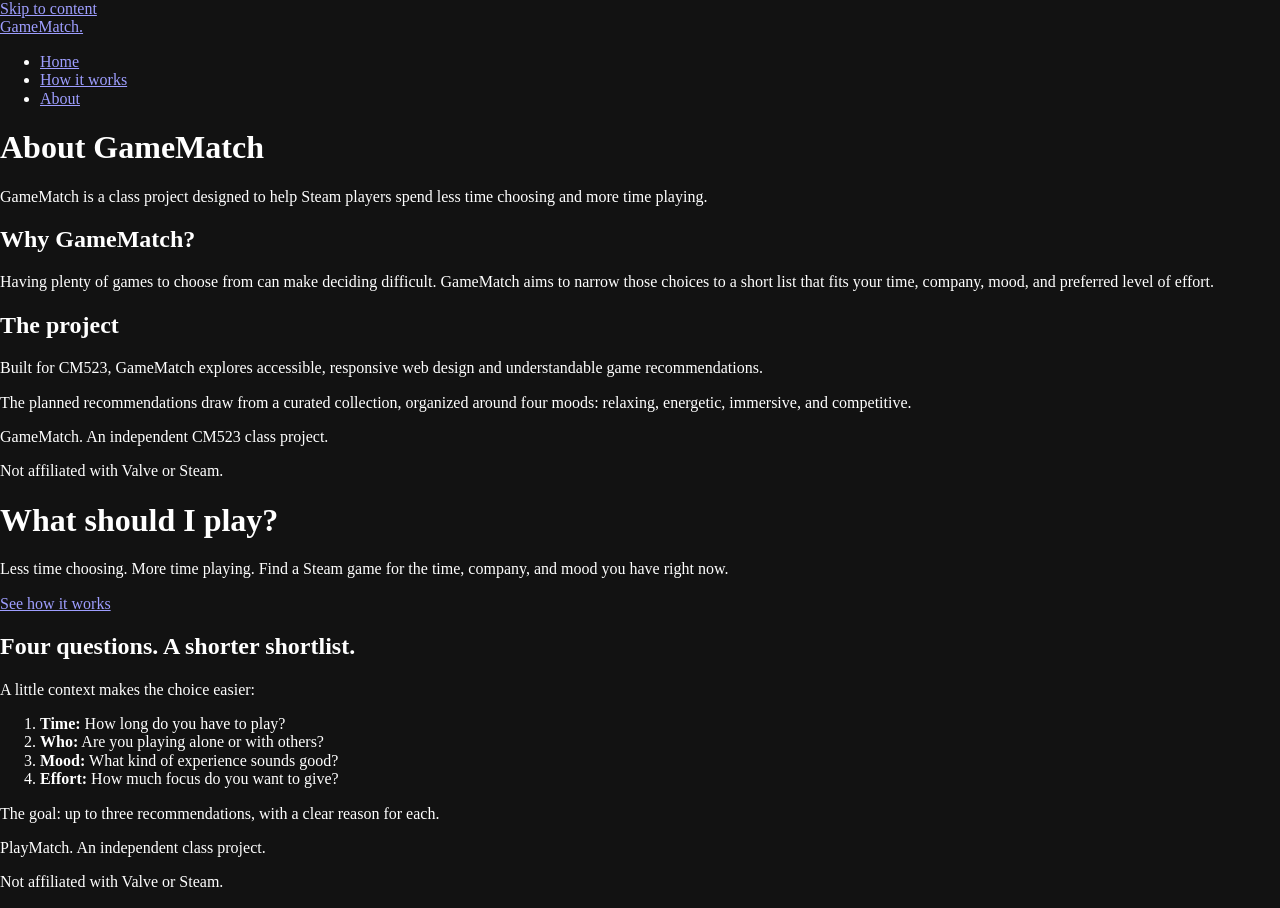
==== about.html @ f884f5d6 "semantic html for all pages for now, content is subject to change, and theres also a basic styleshee" ====
<!DOCTYPE html>
<html lang="en">

<head>
    <meta charset="UTF-8" />
    <meta http-equiv="X-UA-Compatible" content="IE=edge" />
    <meta name="viewport" content="width=device-width, initial-scale=1.0" />

    <title>About | GameMatch</title>

    <meta name="description"
        content="Learn about GameMatch, a CM523 class project helping players choose their next Steam game." />
    <link rel="preconnect" href="https://fonts.googleapis.com">
    <link rel="preconnect" href="https://fonts.gstatic.com" crossorigin>
    <link rel="preconnect" href="https://fonts.googleapis.com">
    <link rel="preconnect" href="https://fonts.gstatic.com" crossorigin>
    <link
        href="https://fonts.googleapis.com/css2?family=Atkinson+Hyperlegible+Next:ital,wght@0,200..800;1,200..800&family=Big+Shoulders:opsz,wght@10..72,100..900&display=swap"
        rel="stylesheet">
    <link rel="stylesheet" href="styles/normalize.css" />
    <!-- LINK TO ANY FRAMEWORK STYLES HERE-->
    <!-- LINK TO YOUR STYLES -->
    <link rel="stylesheet" href="styles/styles.css" />
    <!-- LINK TO EXTERNAL JS LIBRARIES HERE -->
    <!-- LINK TO YOUR JS HERE. NOTE THE DEFER ATTRIBUTE. -->
    <script src="scripts/scripts.js" defer></script>
</head>

<body>
    <!-- YOUR HTML GOES HERE -->
    <a class="skip-link" href="#main">Skip to content</a>


    <header class="site-header">
        <div class="container header-content">
            <a class="brand" href="index.html">GameMatch.</a>
            <nav aria-label="Main navigation">
                <ul>
                    <li>
                        <a href="index.html">Home</a>
                    </li>
                    <li>
                        <a href="how-it-works.html">How it works</a>
                    </li>
                    <li>
                        <a href="about.html" aria-current="page">About</a>
                    </li>
                </ul>
            </nav>
        </div>
    </header>

    <main id="main" class="container" tabindex="-1">
        <h1>About GameMatch</h1>

        <p>
            GameMatch is a class project designed to help Steam players
            spend less time choosing and more time playing.
        </p>

        <section aria-labelledby="purpose-title">
            <h2 id="purpose-title">Why GameMatch?</h2>

            <p>
                Having plenty of games to choose from can make deciding difficult.
                GameMatch aims to narrow those choices to a short list that fits
                your time, company, mood, and preferred level of effort.
            </p>
        </section>

        <section aria-labelledby="project-title">
            <h2 id="project-title">The project</h2>

            <p>
                Built for CM523, GameMatch explores accessible, responsive web
                design and understandable game recommendations.
            </p>

            <p>
                The planned recommendations draw from a curated collection,
                organized around four moods: relaxing, energetic, immersive,
                and competitive.
            </p>
        </section>
    </main>

    <footer class="site-footer">
        <div class="container">
            <p>GameMatch. An independent CM523 class project.</p>
            <p>Not affiliated with Valve or Steam.</p>
        </div>
    </footer>

    <!-- YOUR EXTERNAL PLUG-IN MAY ASK YOU TO PUT A SCRIPT TAG HERE. -->
</body>

</html>


<main id="main" class="container" tabindex="-1">
    <section id="home" class="intro" aria-labelledby="intro-title">
        <h1 id="intro-title">What should I play?</h1>
        <p>Less time choosing. More time playing. Find a Steam game for the time,
            company, and mood you have right now.</p>
        <!-- This is a link because it takes us to another part of the page. -->
        <a class="primary-link" href="#how-it-works">See how it works</a>
    </section>

    <section id="how-it-works" class="how-it-works" aria-labelledby="how-title">
        <h2 id="how-title">Four questions. A shorter shortlist.</h2>
        <p>A little context makes the choice easier:</p>

        <ol>
            <li><strong>Time:</strong> How long do you have to play?</li>
            <li><strong>Who:</strong> Are you playing alone or with others?</li>
            <li><strong>Mood:</strong> What kind of experience sounds good?</li>
            <li><strong>Effort:</strong> How much focus do you want to give?</li>
        </ol>
        <p>The goal: up to three recommendations, with a clear reason for each.</p>
    </section>
</main>

<footer class="site-footer">
    <div class="container">
        <p>PlayMatch. An independent class project.</p>
        <p>Not affiliated with Valve or Steam.</p>
    </div>
</footer>

<!-- YOUR EXTERNAL PLUG-IN MAY ASK YOU TO PUT A SCRIPT TAG HERE. -->
</body>

</html>
---- styles/styles.css ----
/* ===== YOUR CSS GOES HERE ===== */
/* ===== START BY IMPORTING YOUR FONTS ===== */ 
/* ===== NEXT WRITE GLOBAL STYLES, THEN USE MEDIA QUERIES FOR LAYOUT/STYLE ADJUSTMENTS ===== */
/* ===== STARTER CSS BELOW FOR body AND p IS JUST AN EXAMPLE... YOU MAY DELETE IT ===== */
* {
  box-sizing: border-box;
}

:root {
  color-scheme: dark;
  --background: #0f1a33;
  --surface: #16233f;
  --text: #f4f1ea;
  --muted: #a9b4cc;
  --accent: #ffc53d;
}
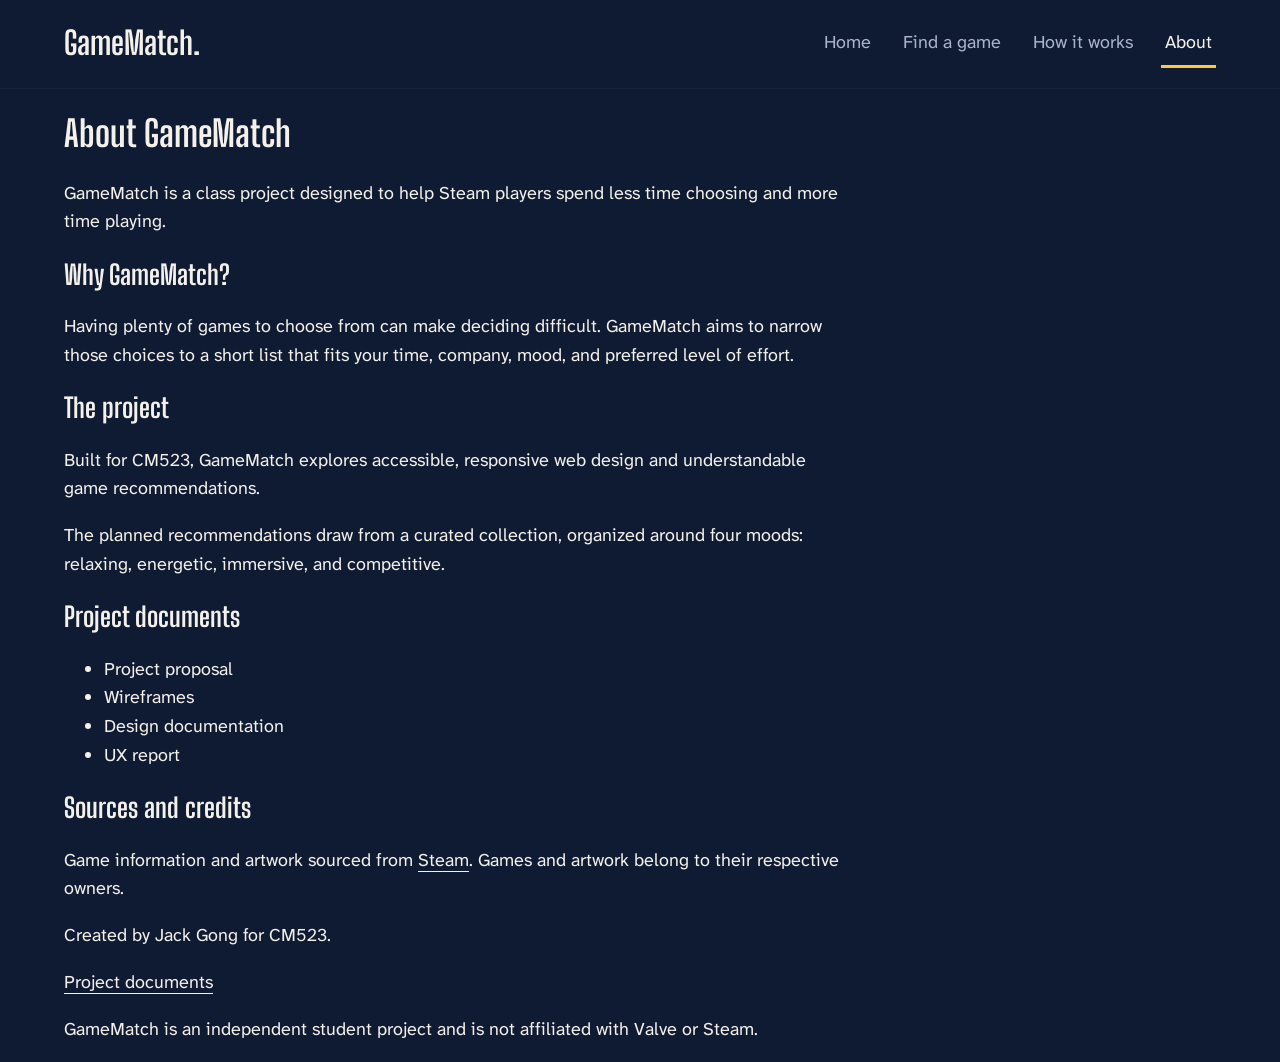
==== commit 4829069a: "Standardize HTML pages and add shared layout styles Clean up four HTML pages and make information co" ====
--- a/about.html
+++ b/about.html
@@ -1,133 +1,125 @@
 <!DOCTYPE html>
 <html lang="en">
-
-<head>
+  <head>
     <meta charset="UTF-8" />
-    <meta http-equiv="X-UA-Compatible" content="IE=edge" />
     <meta name="viewport" content="width=device-width, initial-scale=1.0" />
 
     <title>About | GameMatch</title>
 
-    <meta name="description"
-        content="Learn about GameMatch, a CM523 class project helping players choose their next Steam game." />
-    <link rel="preconnect" href="https://fonts.googleapis.com">
-    <link rel="preconnect" href="https://fonts.gstatic.com" crossorigin>
-    <link rel="preconnect" href="https://fonts.googleapis.com">
-    <link rel="preconnect" href="https://fonts.gstatic.com" crossorigin>
+    <meta
+      name="description"
+      content="Learn about GameMatch, a CM523 class project helping players choose their next Steam game."
+    />
+
+    <!-- Google Fonts -->
+    <link rel="preconnect" href="https://fonts.googleapis.com" />
+    <link rel="preconnect" href="https://fonts.gstatic.com" crossorigin />
     <link
-        href="https://fonts.googleapis.com/css2?family=Atkinson+Hyperlegible+Next:ital,wght@0,200..800;1,200..800&family=Big+Shoulders:opsz,wght@10..72,100..900&display=swap"
-        rel="stylesheet">
+      href="https://fonts.googleapis.com/css2?family=Atkinson+Hyperlegible+Next:wght@400;700&amp;family=Big+Shoulders+Display:wght@700&amp;display=swap"
+      rel="stylesheet"
+    />
+
+    <!-- Shared styles -->
     <link rel="stylesheet" href="styles/normalize.css" />
-    <!-- LINK TO ANY FRAMEWORK STYLES HERE-->
-    <!-- LINK TO YOUR STYLES -->
     <link rel="stylesheet" href="styles/styles.css" />
-    <!-- LINK TO EXTERNAL JS LIBRARIES HERE -->
-    <!-- LINK TO YOUR JS HERE. NOTE THE DEFER ATTRIBUTE. -->
+
     <script src="scripts/scripts.js" defer></script>
-</head>
+  </head>
 
-<body>
-    <!-- YOUR HTML GOES HERE -->
+  <body>
     <a class="skip-link" href="#main">Skip to content</a>
 
+    <header class="site-header">
+      <div class="container header-content">
+        <a class="brand" href="index.html">GameMatch.</a>
 
-    <header class="site-header">
-        <div class="container header-content">
-            <a class="brand" href="index.html">GameMatch.</a>
-            <nav aria-label="Main navigation">
-                <ul>
-                    <li>
-                        <a href="index.html">Home</a>
-                    </li>
-                    <li>
-                        <a href="how-it-works.html">How it works</a>
-                    </li>
-                    <li>
-                        <a href="about.html" aria-current="page">About</a>
-                    </li>
-                </ul>
-            </nav>
-        </div>
+        <nav aria-label="Main navigation">
+          <ul>
+            <li>
+              <a href="index.html">Home</a>
+            </li>
+            <li>
+              <a href="quiz.html">Find a game</a>
+            </li>
+            <li>
+              <a href="how-it-works.html">How it works</a>
+            </li>
+            <li>
+              <a href="about.html" aria-current="page">About</a>
+            </li>
+          </ul>
+        </nav>
+      </div>
     </header>
 
     <main id="main" class="container" tabindex="-1">
-        <h1>About GameMatch</h1>
+  <h1>About GameMatch</h1>
+
+  <p>
+    GameMatch is a class project designed to help Steam players
+    spend less time choosing and more time playing.
+  </p>
+
+  <section>
+    <h2 id="purpose-title">Why GameMatch?</h2>
+
+    <p>
+      Having plenty of games to choose from can make deciding difficult.
+      GameMatch aims to narrow those choices to a short list that fits
+      your time, company, mood, and preferred level of effort.
+    </p>
+  </section>
+
+  <section>
+    <h2 id="project-title">The project</h2>
+
+    <p>
+      Built for CM523, GameMatch explores accessible, responsive web
+      design and understandable game recommendations.
+    </p>
+
+    <p>
+      The planned recommendations draw from a curated collection,
+      organized around four moods: relaxing, energetic, immersive,
+      and competitive.
+    </p>
+  </section>
+
+  <section id="project-documents">
+    <h2 id="documents-title">Project documents</h2>
+
+    <!-- Turn these titles into links when the documents are ready. -->
+    <ul>
+      <li>Project proposal</li>
+      <li>Wireframes</li>
+      <li>Design documentation</li>
+      <li>UX report</li>
+    </ul>
+  </section>
+
+  <section id="credits">
+    <h2 id="credits-title">Sources and credits</h2>
+
+    <p>
+      Game information and artwork sourced from
+      <a href="https://store.steampowered.com/">Steam</a>.
+      Games and artwork belong to their respective owners.
+    </p>
+  </section>
+</main>
+    <footer class="site-footer">
+      <div class="container">
+        <p>Created by Jack Gong for CM523.</p>
 
         <p>
-            GameMatch is a class project designed to help Steam players
-            spend less time choosing and more time playing.
+          <a href="about.html#project-documents">Project documents</a>
         </p>
 
-        <section aria-labelledby="purpose-title">
-            <h2 id="purpose-title">Why GameMatch?</h2>
-
-            <p>
-                Having plenty of games to choose from can make deciding difficult.
-                GameMatch aims to narrow those choices to a short list that fits
-                your time, company, mood, and preferred level of effort.
-            </p>
-        </section>
-
-        <section aria-labelledby="project-title">
-            <h2 id="project-title">The project</h2>
-
-            <p>
-                Built for CM523, GameMatch explores accessible, responsive web
-                design and understandable game recommendations.
-            </p>
-
-            <p>
-                The planned recommendations draw from a curated collection,
-                organized around four moods: relaxing, energetic, immersive,
-                and competitive.
-            </p>
-        </section>
-    </main>
-
-    <footer class="site-footer">
-        <div class="container">
-            <p>GameMatch. An independent CM523 class project.</p>
-            <p>Not affiliated with Valve or Steam.</p>
-        </div>
+        <p>
+          GameMatch is an independent student project and is not
+          affiliated with Valve or Steam.
+        </p>
+      </div>
     </footer>
-
-    <!-- YOUR EXTERNAL PLUG-IN MAY ASK YOU TO PUT A SCRIPT TAG HERE. -->
-</body>
-
-</html>
-
-
-<main id="main" class="container" tabindex="-1">
-    <section id="home" class="intro" aria-labelledby="intro-title">
-        <h1 id="intro-title">What should I play?</h1>
-        <p>Less time choosing. More time playing. Find a Steam game for the time,
-            company, and mood you have right now.</p>
-        <!-- This is a link because it takes us to another part of the page. -->
-        <a class="primary-link" href="#how-it-works">See how it works</a>
-    </section>
-
-    <section id="how-it-works" class="how-it-works" aria-labelledby="how-title">
-        <h2 id="how-title">Four questions. A shorter shortlist.</h2>
-        <p>A little context makes the choice easier:</p>
-
-        <ol>
-            <li><strong>Time:</strong> How long do you have to play?</li>
-            <li><strong>Who:</strong> Are you playing alone or with others?</li>
-            <li><strong>Mood:</strong> What kind of experience sounds good?</li>
-            <li><strong>Effort:</strong> How much focus do you want to give?</li>
-        </ol>
-        <p>The goal: up to three recommendations, with a clear reason for each.</p>
-    </section>
-</main>
-
-<footer class="site-footer">
-    <div class="container">
-        <p>PlayMatch. An independent class project.</p>
-        <p>Not affiliated with Valve or Steam.</p>
-    </div>
-</footer>
-
-<!-- YOUR EXTERNAL PLUG-IN MAY ASK YOU TO PUT A SCRIPT TAG HERE. -->
-</body>
-
+  </body>
 </html>
--- a/styles/styles.css
+++ b/styles/styles.css
@@ -8,9 +8,130 @@
 
 :root {
   color-scheme: dark;
+
   --background: #0f1a33;
   --surface: #16233f;
   --text: #f4f1ea;
   --muted: #a9b4cc;
   --accent: #ffc53d;
+
+  --font-heading: "Big Shoulders Display", sans-serif;
+  --font-body: "Atkinson Hyperlegible Next", sans-serif;
 }
+
+body {
+  margin: 0;
+  background-color: var(--background);
+  color: var(--text);
+  font-family: var(--font-body);
+  font-size: 1.125rem;
+  line-height: 1.6;
+}
+
+h1,
+h2,
+h3 {
+  font-family: var(--font-heading);
+  line-height: 1.15;
+}
+
+p {
+  max-width: 65ch;
+}
+
+a {
+  color: inherit;
+  text-underline-offset: 0.25em;
+}
+
+button, input {
+  font: inherit;
+}
+
+:focus-visible {
+  outline: 3px solid var(--accent);
+  outline-offset: 4px;
+}
+
+.container {
+  width: 90%;
+  max-width: 72rem;
+  margin-inline: auto;
+}
+
+.site-header {
+  border-bottom: 1px solid var(--surface);
+}
+
+.header-content {
+  display: flex;
+  flex-wrap: wrap;
+  justify-content: space-between;
+  align-items: center;
+  gap: 2rem;
+  padding-block: 1.25rem;
+}
+
+.brand {
+  font-family: var(--font-heading);
+  font-size: 2rem;
+  font-weight: 700;
+  line-height: 1.1;
+  text-decoration: none;
+}
+
+.site-header nav ul {
+  display: flex;
+  flex-wrap: wrap;
+  gap: 0.5rem 1.5rem;
+  margin: 0;
+  padding: 0;
+  list-style: none;
+}
+
+.site-header nav a {
+  display: inline-flex;
+  align-items: center;
+  min-height: 3rem;
+  padding: 0.5rem 0.25rem;
+  border-bottom: 3px solid transparent;
+  color: var(--muted);
+  text-decoration: none;
+}
+
+.site-header nav a:hover {
+  color: var(--accent);
+}
+
+.site-header nav a[aria-current="page"] {
+  border-bottom-color: var(--accent);
+  color: var(--text);
+}
+
+.skip-link {
+  position: absolute;
+  top: 1rem;
+  left: 1rem;
+  z-index: 10;
+  padding: 0.75rem 1rem;
+  background-color: var(--accent);
+  color: var(--background);
+  transform: translateY(-200%);
+}
+
+.skip-link:focus {
+  transform: translateY(0);
+}
+
+
+@media (max-width: 768px) {
+  .header-content {
+    flex-direction: column;
+    align-items: flex-start;
+    gap: 1rem;
+  }
+
+  .site-header nav ul {
+    gap: 0.5rem 1rem;
+  }
+}
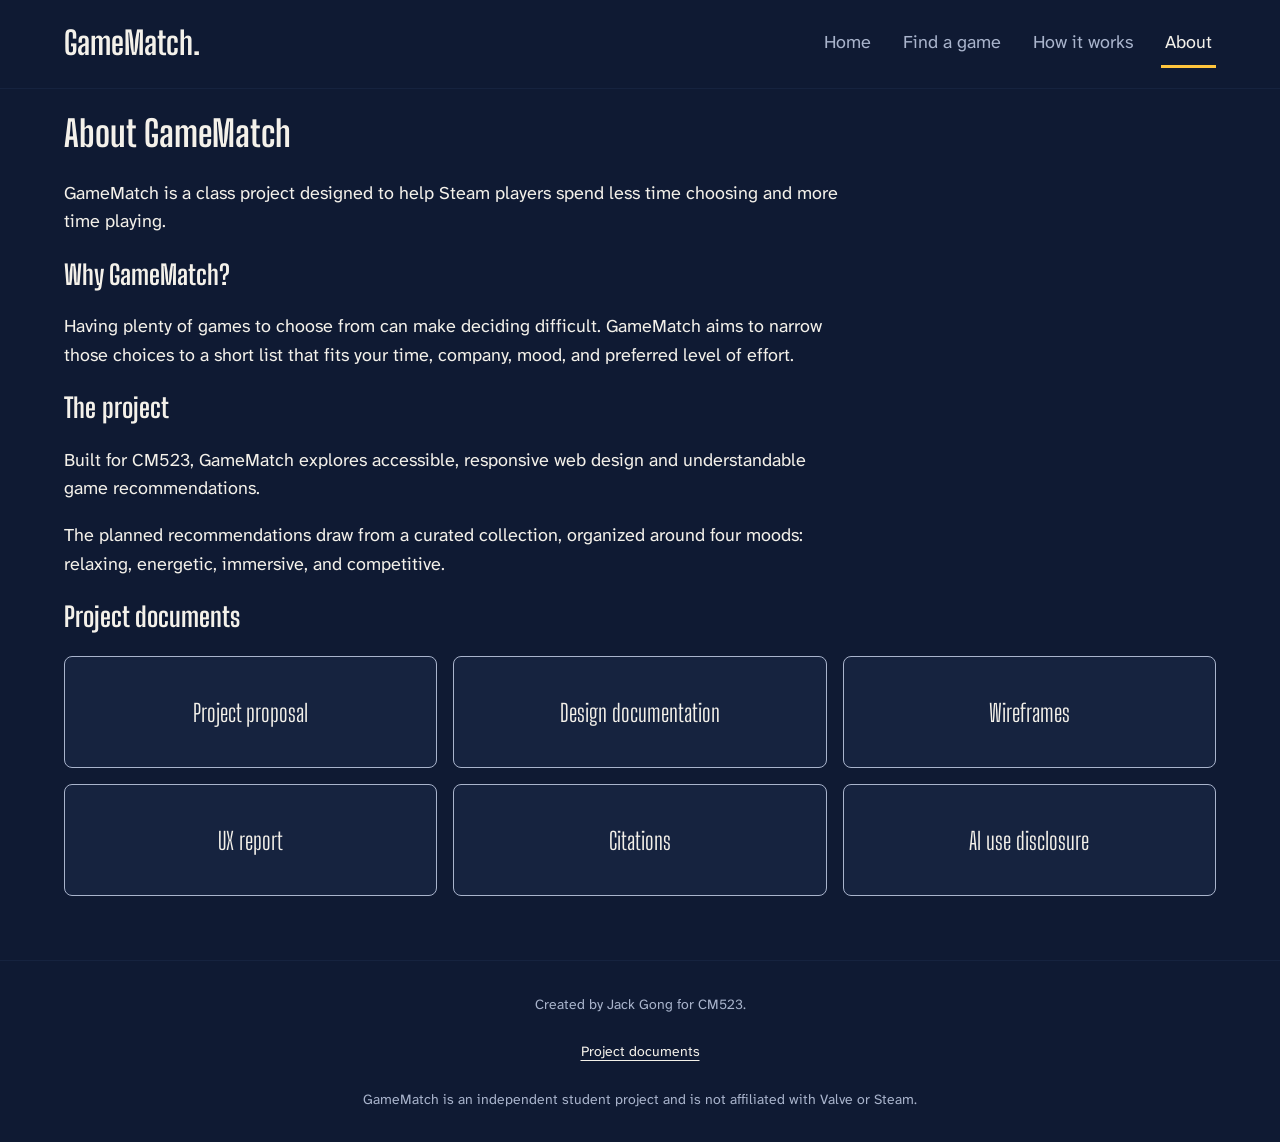
==== commit 67de4ce2: "Style primary actions and project document cards Add shared styling for primary links and quiz submi" ====
--- a/about.html
+++ b/about.html
@@ -85,27 +85,48 @@
     </p>
   </section>
 
-  <section id="project-documents">
-    <h2 id="documents-title">Project documents</h2>
+ <section id="project-documents">
+  <h2>Project documents</h2>
 
-    <!-- Turn these titles into links when the documents are ready. -->
-    <ul>
-      <li>Project proposal</li>
-      <li>Wireframes</li>
-      <li>Design documentation</li>
-      <li>UX report</li>
-    </ul>
-  </section>
+  <ul class="document-grid">
+    <li>
+      <a class="document-link" href="PASTE_PROPOSAL_URL">
+        Project proposal
+      </a>
+    </li>
 
-  <section id="credits">
-    <h2 id="credits-title">Sources and credits</h2>
+    <li>
+      <a class="document-link" href="">
+        Design documentation
+      </a>
+    </li>
 
-    <p>
-      Game information and artwork sourced from
-      <a href="https://store.steampowered.com/">Steam</a>.
-      Games and artwork belong to their respective owners.
-    </p>
-  </section>
+    <li>
+      <a class="document-link" href="https://drive.google.com/file/d/1TMj_tor_kPgyBj4rtlNAKkOtyKVSqGGo/view?usp=sharing">
+        Wireframes
+      </a>
+    </li>
+
+    <li>
+      <a class="document-link" href="https://www.figma.com/design/ZsrrcD2uJ7fpyzbAUCu5RH/CM523-Design-Document?node-id=1-2&t=EL61bALwlZC3W36d-1">
+        UX report
+      </a>
+    </li>
+
+    <li>
+      <a class="document-link" href="">
+        Citations
+      </a>
+    </li>
+
+    <li>
+      <a class="document-link" href="">
+        AI use disclosure
+      </a>
+    </li>
+  </ul>
+</section>
+
 </main>
     <footer class="site-footer">
       <div class="container">
--- a/styles/styles.css
+++ b/styles/styles.css
@@ -123,6 +123,99 @@
   transform: translateY(0);
 }
 
+.site-footer {
+  margin-top: 4rem;
+  padding-block: 2rem;
+  border-top: 1px solid var(--surface);
+  color: var(--muted);
+  font-size: 0.875rem;
+  line-height: 1.6;
+  text-align: center;
+}
+
+.site-footer .container {
+  display: flex;
+  flex-direction: column;
+  align-items: center;
+  gap: 0.75rem;
+}
+
+.site-footer p {
+  margin: 0;
+  max-width: 75ch;
+}
+
+.site-footer a {
+  display: inline-flex;
+  align-items: center;
+  min-height: 3rem;
+  color: var(--text);
+  text-underline-offset: 0.25em;
+}
+
+.site-footer a:hover {
+  color: var(--accent);
+}
+
+.primary-link, .primary-button {
+  display: inline-flex;
+  align-items: center;
+  justify-content: center;
+  min-height: 3rem;
+  padding: 0.75rem 1.5rem;
+  border: 2px solid transparent;
+  border-radius: 8px;
+  background-color: var(--accent);
+  color: var(--background);
+  font-size: 1rem;
+  font-weight: 700;
+  line-height: 1.4;
+  text-align: center;
+  text-decoration: none;
+  cursor: pointer;
+}
+
+.primary-link:hover, .primary-button:hover {
+  background-color: var(--text);
+}
+
+.primary-link:active, .primary-button:active {
+  border-color: var(--accent);
+  background-color: var(--surface);
+  color: var(--text);
+}
+
+.document-grid {
+  display: grid;
+  grid-template-columns: repeat(3, minmax(0, 1fr));
+  gap: 1rem;
+  margin: 1.5rem 0 0;
+  padding: 0;
+  list-style: none;
+}
+
+.document-link {
+  display: flex;
+  align-items: center;
+  justify-content: center;
+  min-height: 7rem;
+  height: 100%;
+  padding: 1.25rem;
+  border: 1px solid var(--muted);
+  border-radius: 8px;
+  background-color: var(--surface);
+  color: var(--text);
+  font-family: var(--font-heading);
+  font-size: 1.5rem;
+  line-height: 1.3;
+  text-align: center;
+  text-decoration: none;
+}
+
+.document-link:hover {
+  border-color: var(--accent);
+  color: var(--accent);
+}
 
 @media (max-width: 768px) {
   .header-content {
@@ -134,4 +227,19 @@
   .site-header nav ul {
     gap: 0.5rem 1rem;
   }
-}
+
+  .site-footer {
+    margin-top: 3rem;
+    padding-block: 1.5rem;
+  }
+
+  .document-grid {
+    grid-template-columns: repeat(2, minmax(0, 1fr));
+  }
+}
+
+@media (max-width: 480px) {
+  .document-grid {
+    grid-template-columns: 1fr;
+  }
+}
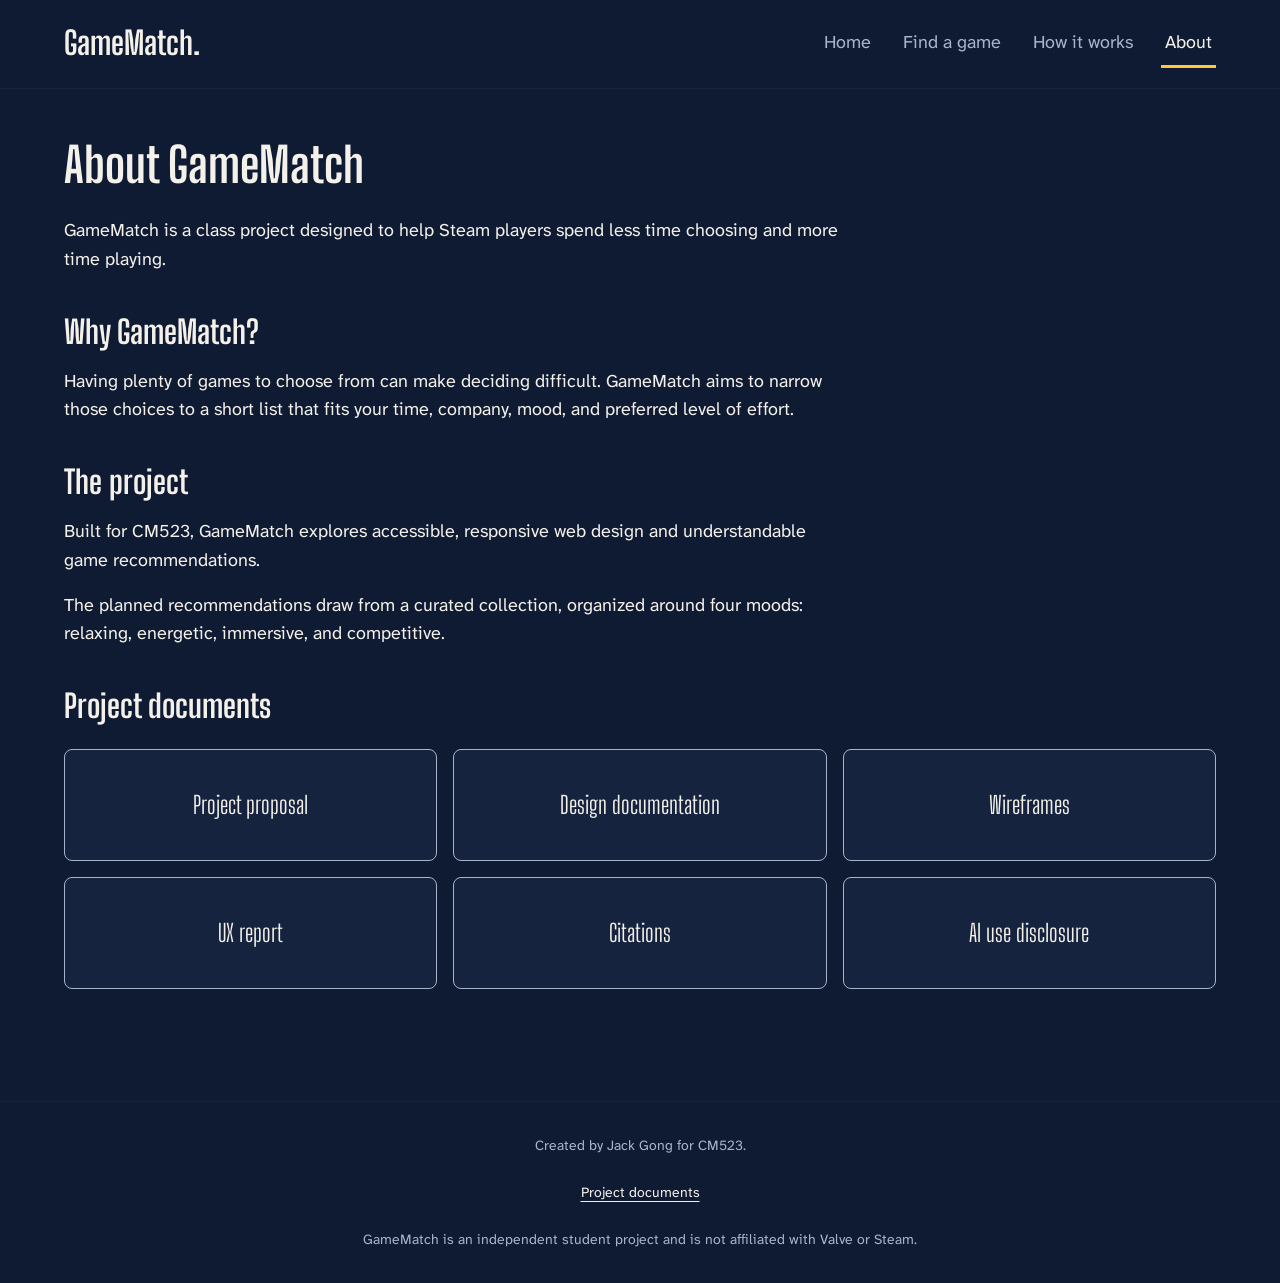
==== commit a2827c4b: "Agent host session 8ea6fed2-297b-4ec4-9ebc-664c638583a9 - baseline checkpoint" ====
--- a/about.html
+++ b/about.html
@@ -52,7 +52,7 @@
       </div>
     </header>
 
-    <main id="main" class="container" tabindex="-1">
+    <main id="main" class="container content-page" tabindex="-1">
   <h1>About GameMatch</h1>
 
   <p>
@@ -90,13 +90,13 @@
 
   <ul class="document-grid">
     <li>
-      <a class="document-link" href="PASTE_PROPOSAL_URL">
+      <a class="document-link" href="https://docs.google.com/document/d/10yvOjXsFzXzAhy5ZRJ5kE5uwqsh6SvGJwZzQa2SEx6k/edit?usp=sharing">
         Project proposal
       </a>
     </li>
 
     <li>
-      <a class="document-link" href="">
+      <a class="document-link" href="https://www.figma.com/design/ZsrrcD2uJ7fpyzbAUCu5RH/CM523-Design-Document?node-id=1-2&t=rBiLXAapvz8yHO2y-1">
         Design documentation
       </a>
     </li>
@@ -108,7 +108,7 @@
     </li>
 
     <li>
-      <a class="document-link" href="https://www.figma.com/design/ZsrrcD2uJ7fpyzbAUCu5RH/CM523-Design-Document?node-id=1-2&t=EL61bALwlZC3W36d-1">
+      <a class="document-link" href="">
         UX report
       </a>
     </li>
--- a/styles/styles.css
+++ b/styles/styles.css
@@ -15,8 +15,30 @@
   --muted: #a9b4cc;
   --accent: #ffc53d;
 
+  --relaxing: #3dd68c;
+  --energetic: #ff8b3e;
+  --immersive: #7b9bff;
+  --competitive: #b98cf0;
+
   --font-heading: "Big Shoulders Display", sans-serif;
   --font-body: "Atkinson Hyperlegible Next", sans-serif;
+}
+
+/* JavaScript sets data-mood on <html> to select an accent color. */
+:root[data-mood="relaxing"] {
+  --accent: var(--relaxing);
+}
+
+:root[data-mood="energetic"] {
+  --accent: var(--energetic);
+}
+
+:root[data-mood="immersive"] {
+  --accent: var(--immersive);
+}
+
+:root[data-mood="competitive"] {
+  --accent: var(--competitive);
 }
 
 body {
@@ -44,7 +66,8 @@
   text-underline-offset: 0.25em;
 }
 
-button, input {
+button,
+input {
   font: inherit;
 }
 
@@ -52,12 +75,18 @@
   outline: 3px solid var(--accent);
   outline-offset: 4px;
 }
+
+
+/* ===== SHARED PAGE CONTAINER ===== */
 
 .container {
   width: 90%;
   max-width: 72rem;
   margin-inline: auto;
 }
+
+
+/* ===== HEADER AND NAVIGATION ===== */
 
 .site-header {
   border-bottom: 1px solid var(--surface);
@@ -107,6 +136,8 @@
   border-bottom-color: var(--accent);
   color: var(--text);
 }
+
+/* ===== SKIP LINK ===== */
 
 .skip-link {
   position: absolute;
@@ -123,6 +154,9 @@
   transform: translateY(0);
 }
 
+
+/* ===== FOOTER ===== */
+
 .site-footer {
   margin-top: 4rem;
   padding-block: 2rem;
@@ -157,7 +191,11 @@
   color: var(--accent);
 }
 
-.primary-link, .primary-button {
+
+/* ===== PRIMARY LINKS AND BUTTONS ===== */
+
+.primary-link,
+.primary-button {
   display: inline-flex;
   align-items: center;
   justify-content: center;
@@ -175,15 +213,77 @@
   cursor: pointer;
 }
 
-.primary-link:hover, .primary-button:hover {
+.primary-link:hover,
+.primary-button:hover {
   background-color: var(--text);
 }
 
-.primary-link:active, .primary-button:active {
+.primary-link:active,
+.primary-button:active {
   border-color: var(--accent);
   background-color: var(--surface);
   color: var(--text);
 }
+
+
+/* ===== HOMEPAGE INTRO ===== */
+
+.intro {
+  max-width: 48rem;
+  padding-block: 5rem 2rem;
+}
+
+.intro h1 {
+  margin: 0 0 1.5rem;
+  font-size: 4rem;
+}
+
+.intro p {
+  max-width: 50ch;
+  margin: 0 0 2rem;
+  font-size: 1.25rem;
+}
+
+
+/* ===== ABOUT AND HOW IT WORKS ===== */
+
+.content-page {
+  padding-block: 3rem;
+}
+
+.content-page h1 {
+  margin: 0 0 1.5rem;
+  font-size: 3rem;
+}
+
+.content-page section {
+  margin-top: 2.5rem;
+}
+
+.content-page h2 {
+  margin: 0 0 1rem;
+  font-size: 2rem;
+}
+
+.content-page p {
+  margin: 0 0 1rem;
+}
+
+.content-page ol {
+  margin: 1rem 0 1.5rem;
+  padding-inline-start: 1.5rem;
+}
+
+.content-page ol li + li {
+  margin-top: 0.5rem;
+}
+
+.content-page > .primary-link {
+  margin-top: 1.5rem;
+}
+
+
+/* ===== ABOUT: PROJECT DOCUMENTS ===== */
 
 .document-grid {
   display: grid;
@@ -217,6 +317,98 @@
   color: var(--accent);
 }
 
+/* ===== QUIZ: PAGE LAYOUT ===== */
+
+.quiz-page {
+  max-width: 50rem;
+  padding-block: 3rem;
+}
+
+
+/* ===== QUIZ: PROGRESS ROUTE ===== */
+
+.quiz-progress ol {
+  display: grid;
+  grid-template-columns: repeat(4, minmax(0, 1fr));
+  gap: 0.5rem;
+  margin: 2rem 0;
+  padding: 0;
+  list-style: none;
+}
+
+.quiz-progress a {
+  display: flex;
+  align-items: center;
+  justify-content: center;
+  min-height: 3rem;
+  border-bottom: 2px solid var(--surface);
+  text-decoration: none;
+}
+
+
+/* ===== QUIZ: QUESTION GROUPS ===== */
+
+.quiz-question {
+  min-width: 0;
+  margin: 0 0 2.5rem;
+  padding: 0;
+  border: 0;
+}
+
+.quiz-question legend {
+  max-width: 100%;
+  margin-bottom: 1rem;
+  padding: 0;
+  font-size: 1.5rem;
+  font-weight: 700;
+  line-height: 1.3;
+}
+
+
+/* ===== QUIZ: ANSWER OPTIONS ===== */
+
+.quiz-options {
+  display: grid;
+  grid-template-columns: repeat(2, minmax(0, 1fr));
+  gap: 1rem;
+}
+
+.quiz-option {
+  display: flex;
+  align-items: center;
+  gap: 1rem;
+  min-height: 5.5rem;
+  padding: 1rem;
+  border: 2px solid var(--muted);
+  border-radius: 8px;
+  background-color: var(--surface);
+  cursor: pointer;
+}
+
+.quiz-option input {
+  flex-shrink: 0;
+  width: 1.25rem;
+  height: 1.25rem;
+  margin: 0;
+  accent-color: var(--accent);
+}
+
+.quiz-option:has(input:checked) {
+  border-color: var(--accent);
+}
+
+
+/* ===== QUIZ: FORM ACTIONS ===== */
+
+.quiz-actions {
+  display: flex;
+  flex-wrap: wrap;
+  justify-content: space-between;
+  align-items: center;
+  gap: 1rem;
+  margin-top: 2rem;
+}
+
 @media (max-width: 768px) {
   .header-content {
     flex-direction: column;
@@ -233,8 +425,32 @@
     padding-block: 1.5rem;
   }
 
+  .intro {
+    padding-block: 3rem 1rem;
+  }
+
+  .intro h1 {
+    font-size: 3rem;
+  }
+
+  .intro p {
+    font-size: 1.125rem;
+  }
+
+  .content-page {
+    padding-block: 2rem;
+  }
+
+  .content-page h1 {
+    font-size: 2.5rem;
+  }
+
   .document-grid {
     grid-template-columns: repeat(2, minmax(0, 1fr));
+  }
+
+  .quiz-options {
+    grid-template-columns: 1fr;
   }
 }
 
@@ -242,4 +458,4 @@
   .document-grid {
     grid-template-columns: 1fr;
   }
-}
+}
